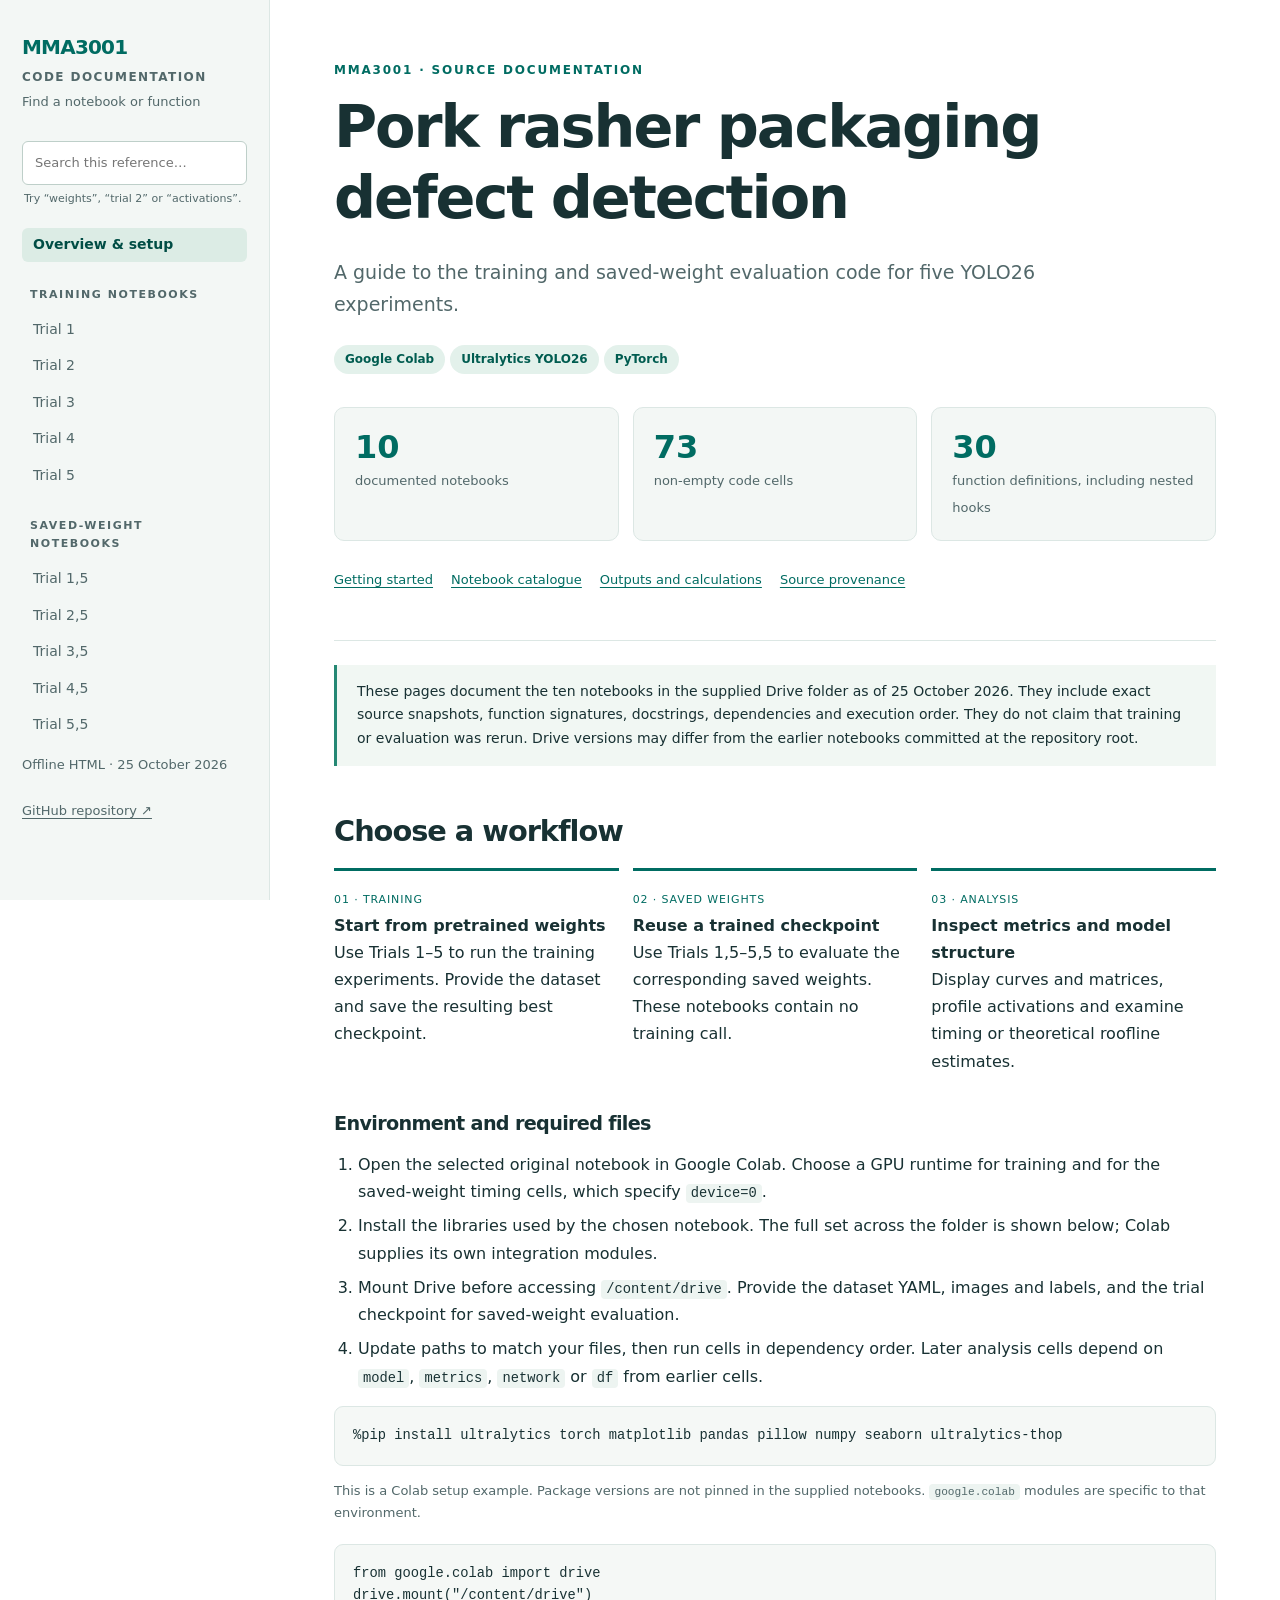
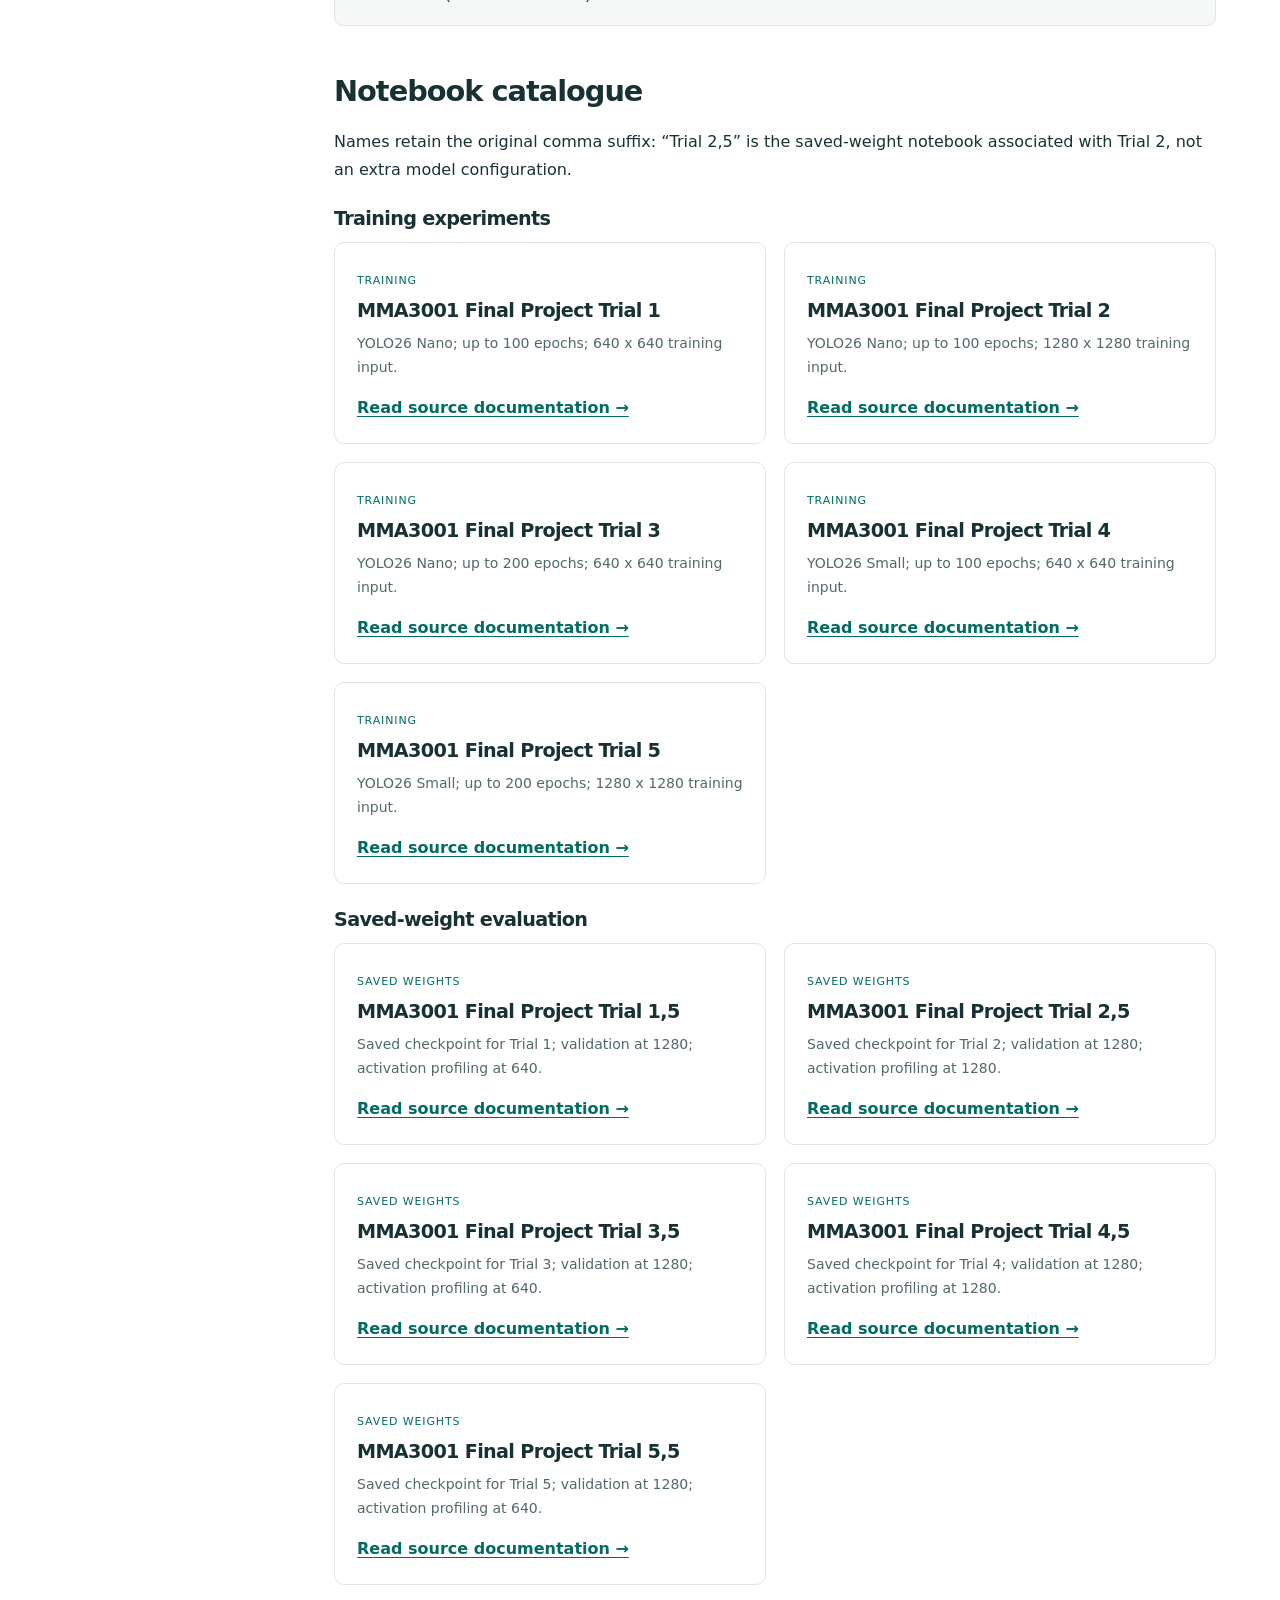
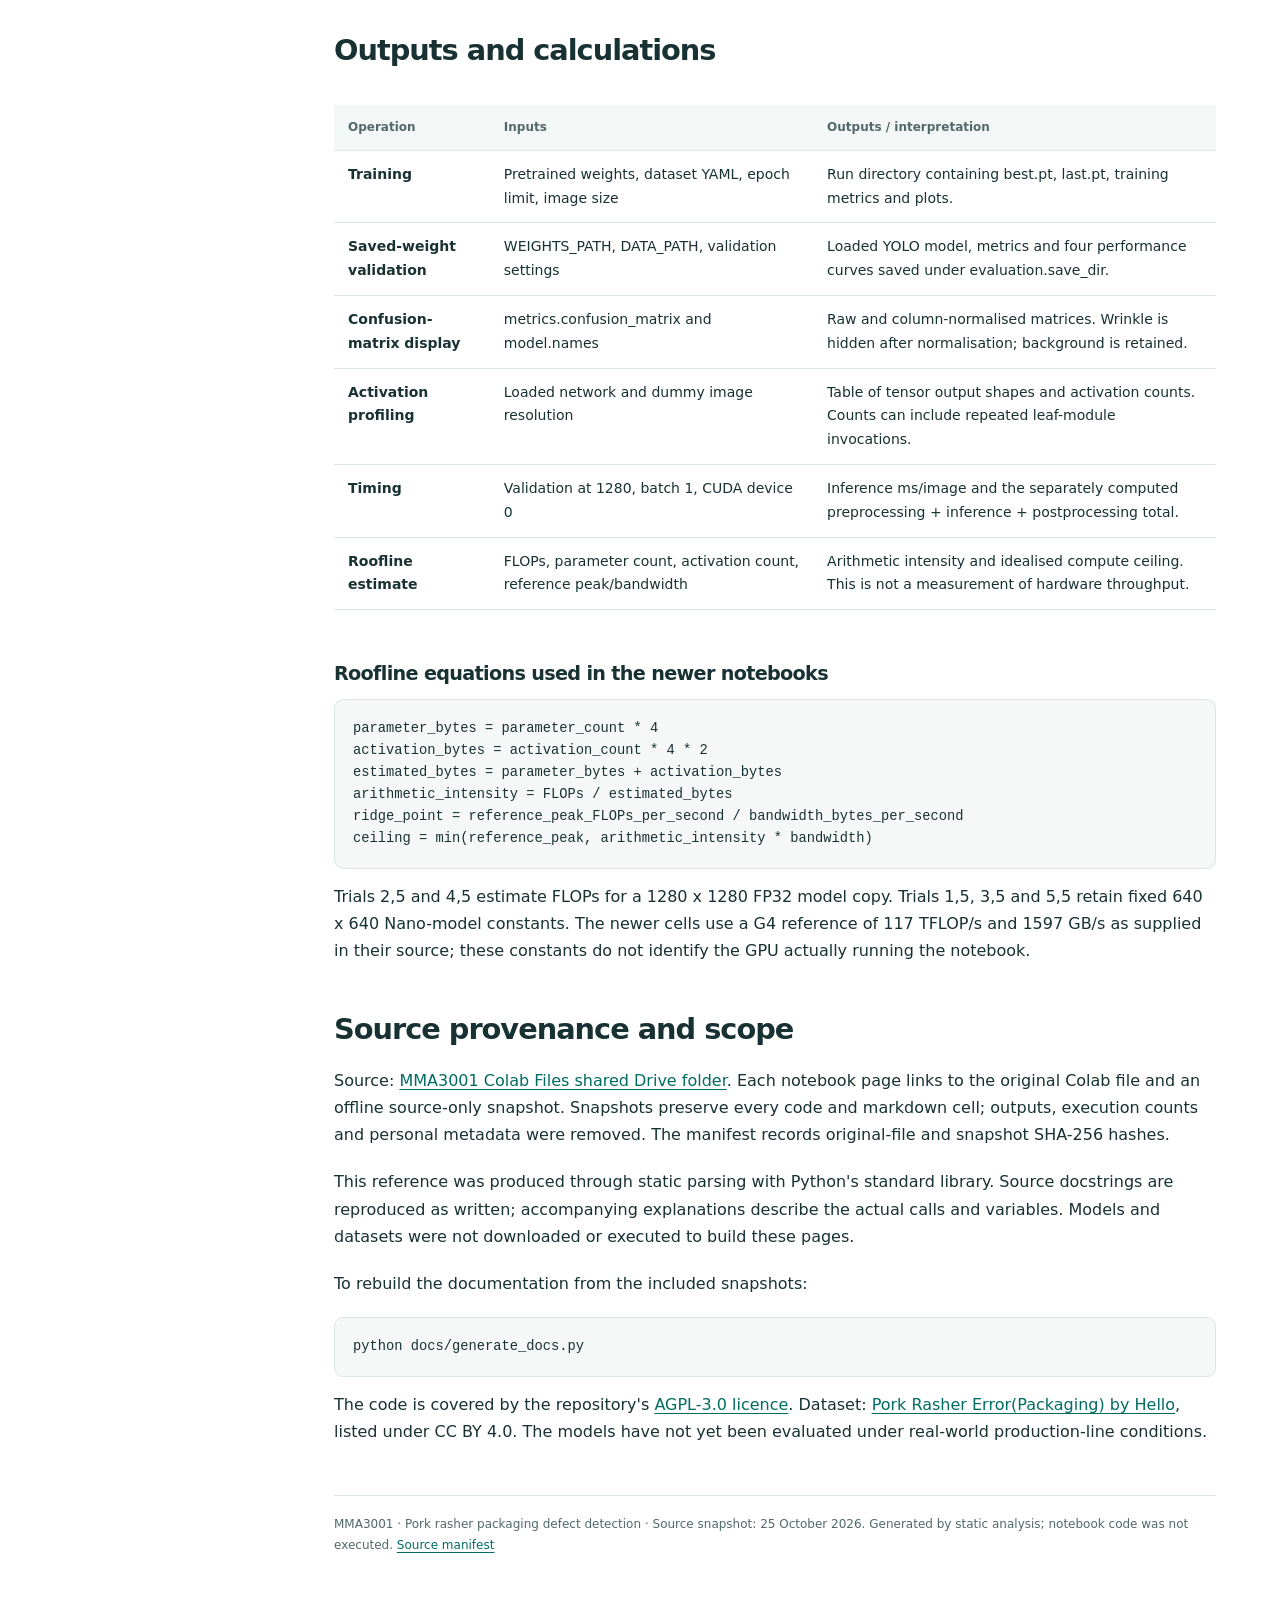
==== docs/index.html @ c65c0229 "Add HTML documentation for all ten trial notebooks" ====
<!doctype html>
<html lang="en"><head><meta charset="utf-8"><meta name="viewport" content="width=device-width,initial-scale=1"><meta name="description" content="MMA3001 trial notebook source documentation, setup and function reference."><title>Overview | MMA3001 code reference</title><link rel="stylesheet" href="assets/style.css"><script src="assets/docs.js" defer></script></head>
<body><aside class="sidebar"><a class="brand" href="index.html">MMA3001<small>Code documentation</small></a><label for="search" class="small">Find a notebook or function</label><input class="search" id="search" type="search" placeholder="Search this reference…"><p class="searchhint">Try “weights”, “trial 2” or “activations”.</p><nav aria-label="Documentation"><a class="navlink active" href="index.html">Overview &amp; setup</a><div class="navgroup">Training notebooks</div><a class="navlink" data-search="mma3001 final project trial 1 training notebooks make_hook make_hook.hook" href="training-trial-1.html">Trial 1</a><a class="navlink" data-search="mma3001 final project trial 2 training notebooks make_hook make_hook.hook" href="training-trial-2.html">Trial 2</a><a class="navlink" data-search="mma3001 final project trial 3 training notebooks make_hook make_hook.hook" href="training-trial-3.html">Trial 3</a><a class="navlink" data-search="mma3001 final project trial 4 training notebooks make_hook make_hook.hook" href="training-trial-4.html">Trial 4</a><a class="navlink" data-search="mma3001 final project trial 5 training notebooks make_hook make_hook.hook" href="training-trial-5.html">Trial 5</a><div class="navgroup">Saved-weight notebooks</div><a class="navlink" data-search="mma3001 final project trial 1,5 saved-weight notebooks evaluate_and_plot collect_layer_activations collect_layer_activations.make_hook collect_layer_activations.make_hook.hook" href="weights-trial-1.html">Trial 1,5</a><a class="navlink" data-search="mma3001 final project trial 2,5 saved-weight notebooks evaluate_and_plot collect_layer_activations collect_layer_activations.make_hook collect_layer_activations.make_hook.hook" href="weights-trial-2.html">Trial 2,5</a><a class="navlink" data-search="mma3001 final project trial 3,5 saved-weight notebooks evaluate_and_plot collect_layer_activations collect_layer_activations.make_hook collect_layer_activations.make_hook.hook" href="weights-trial-3.html">Trial 3,5</a><a class="navlink" data-search="mma3001 final project trial 4,5 saved-weight notebooks evaluate_and_plot collect_layer_activations collect_layer_activations.make_hook collect_layer_activations.make_hook.hook" href="weights-trial-4.html">Trial 4,5</a><a class="navlink" data-search="mma3001 final project trial 5,5 saved-weight notebooks evaluate_and_plot collect_layer_activations collect_layer_activations.make_hook collect_layer_activations.make_hook.hook" href="weights-trial-5.html">Trial 5,5</a></nav><p class="small">Offline HTML · 25 October 2026</p><a class="small" href="https://github.com/Rafif-AA/MMA3001-Final-Project">GitHub repository ↗</a></aside><main><header class="hero"><div class="eyebrow">MMA3001 · Source documentation</div><h1>Pork rasher packaging<br>defect detection</h1><p class="lead">A guide to the training and saved-weight evaluation code for five YOLO26 experiments.</p><span class="pill">Google Colab</span><span class="pill">Ultralytics YOLO26</span><span class="pill">PyTorch</span><div class="stats"><div class="stat"><strong>10</strong><span>documented notebooks</span></div><div class="stat"><strong>73</strong><span>non-empty code cells</span></div><div class="stat"><strong>30</strong><span>function definitions, including nested hooks</span></div></div><div class="toc"><a href="#start">Getting started</a><a href="#catalogue">Notebook catalogue</a><a href="#outputs">Outputs and calculations</a><a href="#sources">Source provenance</a></div></header><div class="notice">These pages document the ten notebooks in the supplied Drive folder as of 25 October 2026. They include exact source snapshots, function signatures, docstrings, dependencies and execution order. They do not claim that training or evaluation was rerun. Drive versions may differ from the earlier notebooks committed at the repository root.</div><h2 id="start">Choose a workflow</h2><div class="workflow"><div><span class="badge">01 · Training</span><b>Start from pretrained weights</b>Use Trials 1–5 to run the training experiments. Provide the dataset and save the resulting best checkpoint.</div><div><span class="badge">02 · Saved weights</span><b>Reuse a trained checkpoint</b>Use Trials 1,5–5,5 to evaluate the corresponding saved weights. These notebooks contain no training call.</div><div><span class="badge">03 · Analysis</span><b>Inspect metrics and model structure</b>Display curves and matrices, profile activations and examine timing or theoretical roofline estimates.</div></div><h3>Environment and required files</h3><ol><li>Open the selected original notebook in Google Colab. Choose a GPU runtime for training and for the saved-weight timing cells, which specify <code>device=0</code>.</li><li>Install the libraries used by the chosen notebook. The full set across the folder is shown below; Colab supplies its own integration modules.</li><li>Mount Drive before accessing <code>/content/drive</code>. Provide the dataset YAML, images and labels, and the trial checkpoint for saved-weight evaluation.</li><li>Update paths to match your files, then run cells in dependency order. Later analysis cells depend on <code>model</code>, <code>metrics</code>, <code>network</code> or <code>df</code> from earlier cells.</li></ol><pre>%pip install ultralytics torch matplotlib pandas pillow numpy seaborn ultralytics-thop</pre><p class="small">This is a Colab setup example. Package versions are not pinned in the supplied notebooks. <code>google.colab</code> modules are specific to that environment.</p><pre>from google.colab import drive
drive.mount("/content/drive")</pre><h2 id="catalogue">Notebook catalogue</h2><p>Names retain the original comma suffix: “Trial 2,5” is the saved-weight notebook associated with Trial 2, not an extra model configuration.</p><h3>Training experiments</h3><div class="grid"><article class="card" data-search="mma3001 final project trial 1 training experiments make_hook make_hook.hook"><span class="badge">Training</span><h3>MMA3001 Final Project Trial 1</h3><p>YOLO26 Nano; up to 100 epochs; 640 x 640 training input.</p><a href="training-trial-1.html">Read source documentation →</a></article><article class="card" data-search="mma3001 final project trial 2 training experiments make_hook make_hook.hook"><span class="badge">Training</span><h3>MMA3001 Final Project Trial 2</h3><p>YOLO26 Nano; up to 100 epochs; 1280 x 1280 training input.</p><a href="training-trial-2.html">Read source documentation →</a></article><article class="card" data-search="mma3001 final project trial 3 training experiments make_hook make_hook.hook"><span class="badge">Training</span><h3>MMA3001 Final Project Trial 3</h3><p>YOLO26 Nano; up to 200 epochs; 640 x 640 training input.</p><a href="training-trial-3.html">Read source documentation →</a></article><article class="card" data-search="mma3001 final project trial 4 training experiments make_hook make_hook.hook"><span class="badge">Training</span><h3>MMA3001 Final Project Trial 4</h3><p>YOLO26 Small; up to 100 epochs; 640 x 640 training input.</p><a href="training-trial-4.html">Read source documentation →</a></article><article class="card" data-search="mma3001 final project trial 5 training experiments make_hook make_hook.hook"><span class="badge">Training</span><h3>MMA3001 Final Project Trial 5</h3><p>YOLO26 Small; up to 200 epochs; 1280 x 1280 training input.</p><a href="training-trial-5.html">Read source documentation →</a></article></div><h3>Saved-weight evaluation</h3><div class="grid"><article class="card" data-search="mma3001 final project trial 1,5 saved-weight evaluation evaluate_and_plot collect_layer_activations collect_layer_activations.make_hook collect_layer_activations.make_hook.hook"><span class="badge">Saved weights</span><h3>MMA3001 Final Project Trial 1,5</h3><p>Saved checkpoint for Trial 1; validation at 1280; activation profiling at 640.</p><a href="weights-trial-1.html">Read source documentation →</a></article><article class="card" data-search="mma3001 final project trial 2,5 saved-weight evaluation evaluate_and_plot collect_layer_activations collect_layer_activations.make_hook collect_layer_activations.make_hook.hook"><span class="badge">Saved weights</span><h3>MMA3001 Final Project Trial 2,5</h3><p>Saved checkpoint for Trial 2; validation at 1280; activation profiling at 1280.</p><a href="weights-trial-2.html">Read source documentation →</a></article><article class="card" data-search="mma3001 final project trial 3,5 saved-weight evaluation evaluate_and_plot collect_layer_activations collect_layer_activations.make_hook collect_layer_activations.make_hook.hook"><span class="badge">Saved weights</span><h3>MMA3001 Final Project Trial 3,5</h3><p>Saved checkpoint for Trial 3; validation at 1280; activation profiling at 640.</p><a href="weights-trial-3.html">Read source documentation →</a></article><article class="card" data-search="mma3001 final project trial 4,5 saved-weight evaluation evaluate_and_plot collect_layer_activations collect_layer_activations.make_hook collect_layer_activations.make_hook.hook"><span class="badge">Saved weights</span><h3>MMA3001 Final Project Trial 4,5</h3><p>Saved checkpoint for Trial 4; validation at 1280; activation profiling at 1280.</p><a href="weights-trial-4.html">Read source documentation →</a></article><article class="card" data-search="mma3001 final project trial 5,5 saved-weight evaluation evaluate_and_plot collect_layer_activations collect_layer_activations.make_hook collect_layer_activations.make_hook.hook"><span class="badge">Saved weights</span><h3>MMA3001 Final Project Trial 5,5</h3><p>Saved checkpoint for Trial 5; validation at 1280; activation profiling at 640.</p><a href="weights-trial-5.html">Read source documentation →</a></article></div><h2 id="outputs">Outputs and calculations</h2><div class="tablewrap"><table><thead><tr><th>Operation</th><th>Inputs</th><th>Outputs / interpretation</th></tr></thead><tbody><tr><td>Training</td><td>Pretrained weights, dataset YAML, epoch limit, image size</td><td>Run directory containing best.pt, last.pt, training metrics and plots.</td></tr><tr><td>Saved-weight validation</td><td>WEIGHTS_PATH, DATA_PATH, validation settings</td><td>Loaded YOLO model, metrics and four performance curves saved under evaluation.save_dir.</td></tr><tr><td>Confusion-matrix display</td><td>metrics.confusion_matrix and model.names</td><td>Raw and column-normalised matrices. Wrinkle is hidden after normalisation; background is retained.</td></tr><tr><td>Activation profiling</td><td>Loaded network and dummy image resolution</td><td>Table of tensor output shapes and activation counts. Counts can include repeated leaf-module invocations.</td></tr><tr><td>Timing</td><td>Validation at 1280, batch 1, CUDA device 0</td><td>Inference ms/image and the separately computed preprocessing + inference + postprocessing total.</td></tr><tr><td>Roofline estimate</td><td>FLOPs, parameter count, activation count, reference peak/bandwidth</td><td>Arithmetic intensity and idealised compute ceiling. This is not a measurement of hardware throughput.</td></tr></tbody></table></div><h3>Roofline equations used in the newer notebooks</h3><pre>parameter_bytes = parameter_count * 4
activation_bytes = activation_count * 4 * 2
estimated_bytes = parameter_bytes + activation_bytes
arithmetic_intensity = FLOPs / estimated_bytes
ridge_point = reference_peak_FLOPs_per_second / bandwidth_bytes_per_second
ceiling = min(reference_peak, arithmetic_intensity * bandwidth)</pre><p>Trials 2,5 and 4,5 estimate FLOPs for a 1280 x 1280 FP32 model copy. Trials 1,5, 3,5 and 5,5 retain fixed 640 x 640 Nano-model constants. The newer cells use a G4 reference of 117 TFLOP/s and 1597 GB/s as supplied in their source; these constants do not identify the GPU actually running the notebook.</p><h2 id="sources">Source provenance and scope</h2><p>Source: <a href="https://drive.google.com/drive/folders/1L7CqHadYiNWEeMiAlu7-QRTLIzC0RylO">MMA3001 Colab Files shared Drive folder</a>. Each notebook page links to the original Colab file and an offline source-only snapshot. Snapshots preserve every code and markdown cell; outputs, execution counts and personal metadata were removed. The manifest records original-file and snapshot SHA-256 hashes.</p><p>This reference was produced through static parsing with Python's standard library. Source docstrings are reproduced as written; accompanying explanations describe the actual calls and variables. Models and datasets were not downloaded or executed to build these pages.</p><p>To rebuild the documentation from the included snapshots:</p><pre>python docs/generate_docs.py</pre><p>The code is covered by the repository's <a href="../LICENSE">AGPL-3.0 licence</a>. Dataset: <a href="https://universe.roboflow.com/hello-2aqe0/pork-rasher-error-packaging">Pork Rasher Error(Packaging) by Hello</a>, listed under CC BY 4.0. The models have not yet been evaluated under real-world production-line conditions.</p><footer class="footer">MMA3001 · Pork rasher packaging defect detection · Source snapshot: 25 October 2026. Generated by static analysis; notebook code was not executed. <a href="source-notebooks/manifest.json">Source manifest</a></footer></main></body></html>
---- docs/assets/style.css ----
:root{--ink:#183133;--muted:#52686a;--teal:#006c62;--line:#dce7e4;--paper:#fff;--soft:#f3f7f5;--mono:#edf4f1}*{box-sizing:border-box}html{scroll-behavior:smooth;scroll-padding-top:28px}body{margin:0;background:var(--paper);color:var(--ink);font:16px/1.7 system-ui,-apple-system,BlinkMacSystemFont,"Segoe UI",sans-serif}a{color:var(--teal);text-underline-offset:3px}a:hover{text-decoration-thickness:2px}h1,h2,h3,h4{line-height:1.2;letter-spacing:-.035em}h1{font-size:clamp(2.3rem,4.6vw,3.8rem);font-weight:700;max-width:900px;margin:12px 0 22px}h2{font-size:1.8rem;margin:48px 0 20px}h3{font-size:1.2rem;margin:24px 0 12px}p{margin:12px 0 20px}code,pre{font-family:Consolas,"Liberation Mono",monospace;font-size:.86em}code{background:var(--mono);padding:2px 5px;border-radius:4px;overflow-wrap:anywhere}pre{white-space:pre-wrap;overflow-wrap:anywhere;background:#f5f8f6;border:1px solid var(--line);padding:18px;border-radius:9px;line-height:1.6}pre code{padding:0;background:none;font-size:1em}.sidebar{position:fixed;inset:0 auto 0 0;width:270px;background:var(--soft);border-right:1px solid var(--line);padding:30px 22px;overflow:auto}.brand{display:block;font-size:20px;font-weight:750;text-decoration:none;letter-spacing:-.04em}.brand small{display:block;color:var(--muted);font-size:12px;letter-spacing:.12em;text-transform:uppercase;margin-top:3px}.navgroup{font-size:11px;text-transform:uppercase;letter-spacing:.14em;margin:24px 8px 8px;color:var(--muted);font-weight:700}.navlink{display:block;padding:7px 11px;margin:3px 0;border-radius:6px;color:var(--muted);text-decoration:none;font-size:14px;line-height:1.4}.navlink.active{background:#dcece5;color:#004d45;font-weight:700}.search{width:100%;font:inherit;font-size:13px;padding:10px 12px;border:1px solid #becfc9;border-radius:6px;background:white;margin-top:26px}.search:focus{outline:2px solid #238b7e;outline-offset:2px}.searchhint{font-size:11px;color:var(--muted);margin:5px 2px 20px}main{margin-left:270px;padding:48px clamp(24px,5vw,78px) 64px;max-width:1500px}.eyebrow{color:var(--teal);font-size:12px;text-transform:uppercase;letter-spacing:.15em;font-weight:750}.lead{font-size:19px;color:var(--muted);max-width:800px}.hero{padding:12px 0 30px;border-bottom:1px solid var(--line)}.pill{display:inline-block;background:#e3f1eb;color:#005c50;font-size:12px;font-weight:650;border-radius:99px;padding:4px 11px;margin:5px 5px 5px 0}.stats{display:grid;grid-template-columns:repeat(3,minmax(0,1fr));gap:14px;margin:28px 0}.stat{border:1px solid var(--line);border-radius:10px;padding:20px;background:var(--soft)}.stat strong{font-size:32px;display:block;line-height:1.2;color:var(--teal)}.stat span{font-size:13px;color:var(--muted)}.grid{display:grid;grid-template-columns:repeat(2,minmax(0,1fr));gap:18px}.card{border:1px solid var(--line);border-radius:10px;padding:22px}.card h3{margin:7px 0 10px}.card p{font-size:14px;color:var(--muted);margin:0 0 14px}.card a{font-weight:650}.meta{font-size:12px;color:var(--muted)}.notice{background:#f1f7f3;border-left:3px solid #258874;padding:15px 20px;margin:24px 0;font-size:14px}.tablewrap{overflow-x:auto}table{width:100%;border-collapse:collapse;margin:18px 0 28px;text-align:left;font-size:14px}th{background:var(--soft);font-size:12px;color:var(--muted);font-weight:700}th,td{padding:12px 14px;border-bottom:1px solid var(--line);vertical-align:top}td code{font-size:12px}td:first-child{font-weight:550}ul,ol{padding-left:24px}li{margin:7px 0}.toc{display:flex;flex-wrap:wrap;gap:8px 18px;margin:18px 0}.toc a{font-size:13px}.api{border:1px solid var(--line);border-radius:10px;padding:24px;margin:20px 0}.api h3{margin:0 0 10px;overflow-wrap:anywhere}.docstring{white-space:pre-wrap;color:var(--muted);font-size:14px}.small{font-size:13px;color:var(--muted)}.cell{border-top:1px solid var(--line);padding:24px 0}.cell h3{margin:0 0 12px}.cell summary{cursor:pointer;color:var(--teal);font-size:13px;font-weight:650}.cell details{margin-top:14px}.source{white-space:pre;overflow-x:auto;overflow-wrap:normal;padding:14px 0;counter-reset:line;max-height:620px;overflow-y:auto}.source .line{display:block;min-width:max-content;padding-right:20px;line-height:1.65}.source .line:before{content:attr(data-line);display:inline-block;text-align:right;width:40px;margin-right:20px;color:#778b83;user-select:none}.source .line:target{background:#dcefe5}.k{color:#77418d;font-weight:650}.s{color:#046b53}.c{color:#637c72;font-style:italic}.n{color:#a45114}.sig{background:#f1f6f3;border:0;padding:14px;font-size:13px}.empty{display:none}.footer{border-top:1px solid var(--line);margin-top:50px;padding-top:18px;font-size:12px;color:var(--muted)}.workflow{display:grid;grid-template-columns:repeat(3,1fr);gap:14px}.workflow div{border-top:3px solid var(--teal);padding:13px 0}.workflow b{display:block}.badge{font-size:11px;text-transform:uppercase;letter-spacing:.08em;color:var(--teal)}button{font:inherit}[hidden]{display:none!important}a:focus-visible,summary:focus-visible{outline:2px solid var(--teal);outline-offset:3px}@media(max-width:950px){.sidebar{position:relative;width:auto;padding:18px 24px;border-right:0;border-bottom:1px solid var(--line)}.sidebar nav{display:flex;flex-wrap:wrap;gap:4px}.navgroup{width:100%;margin:10px 0 3px}.navlink{padding:5px 9px}.search{margin-top:15px;max-width:460px}.searchhint{margin-bottom:12px}main{margin-left:0;padding-top:28px}.stats{margin:20px 0}.hero{padding-top:0}}@media(max-width:600px){main{padding:24px 18px 40px}.grid,.workflow{grid-template-columns:1fr}.stats{gap:8px}.stat{padding:13px 10px}.stat strong{font-size:25px}.stat span{font-size:11px}.api{padding:16px}th,td{padding:10px}h2{font-size:1.5rem}}@media print{.sidebar,.search,.toc{display:none}main{margin:0;padding:10px}.source{max-height:none;font-size:10px}.card,.api{break-inside:avoid}a{color:inherit}}
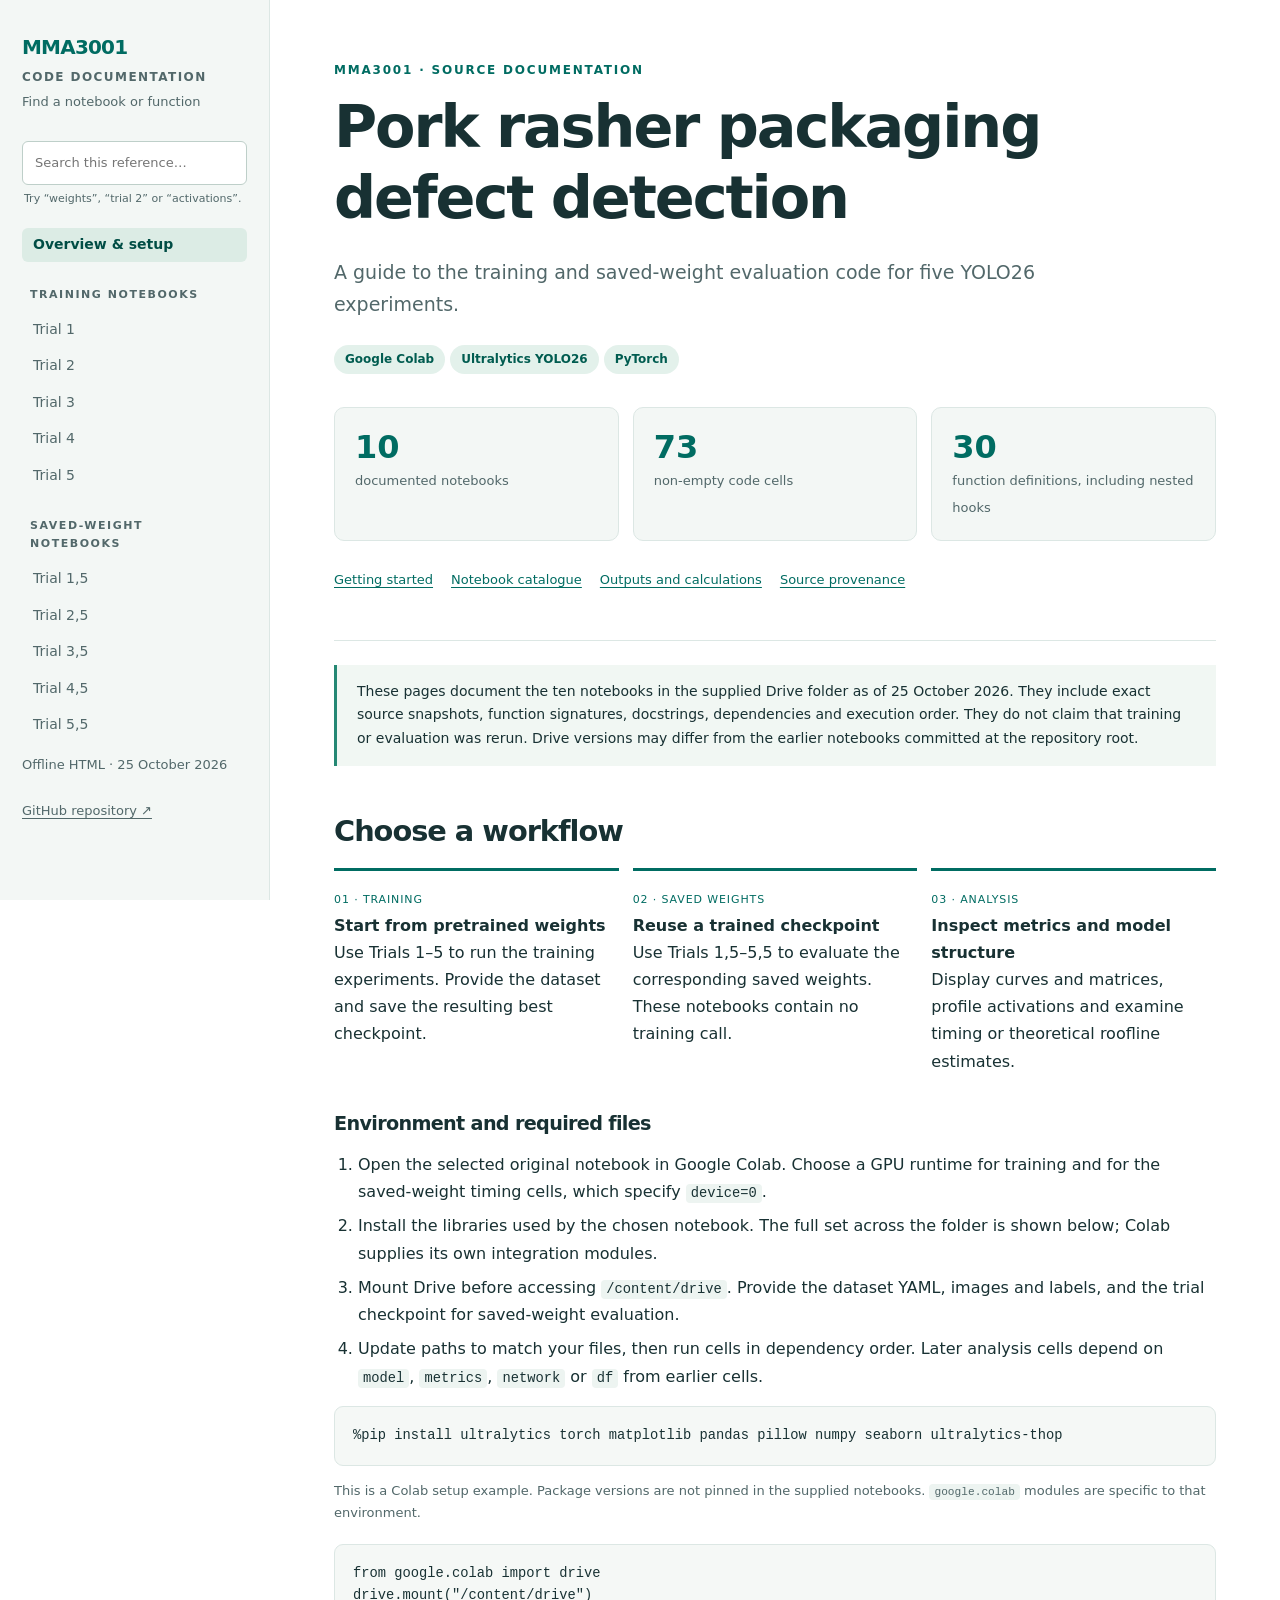
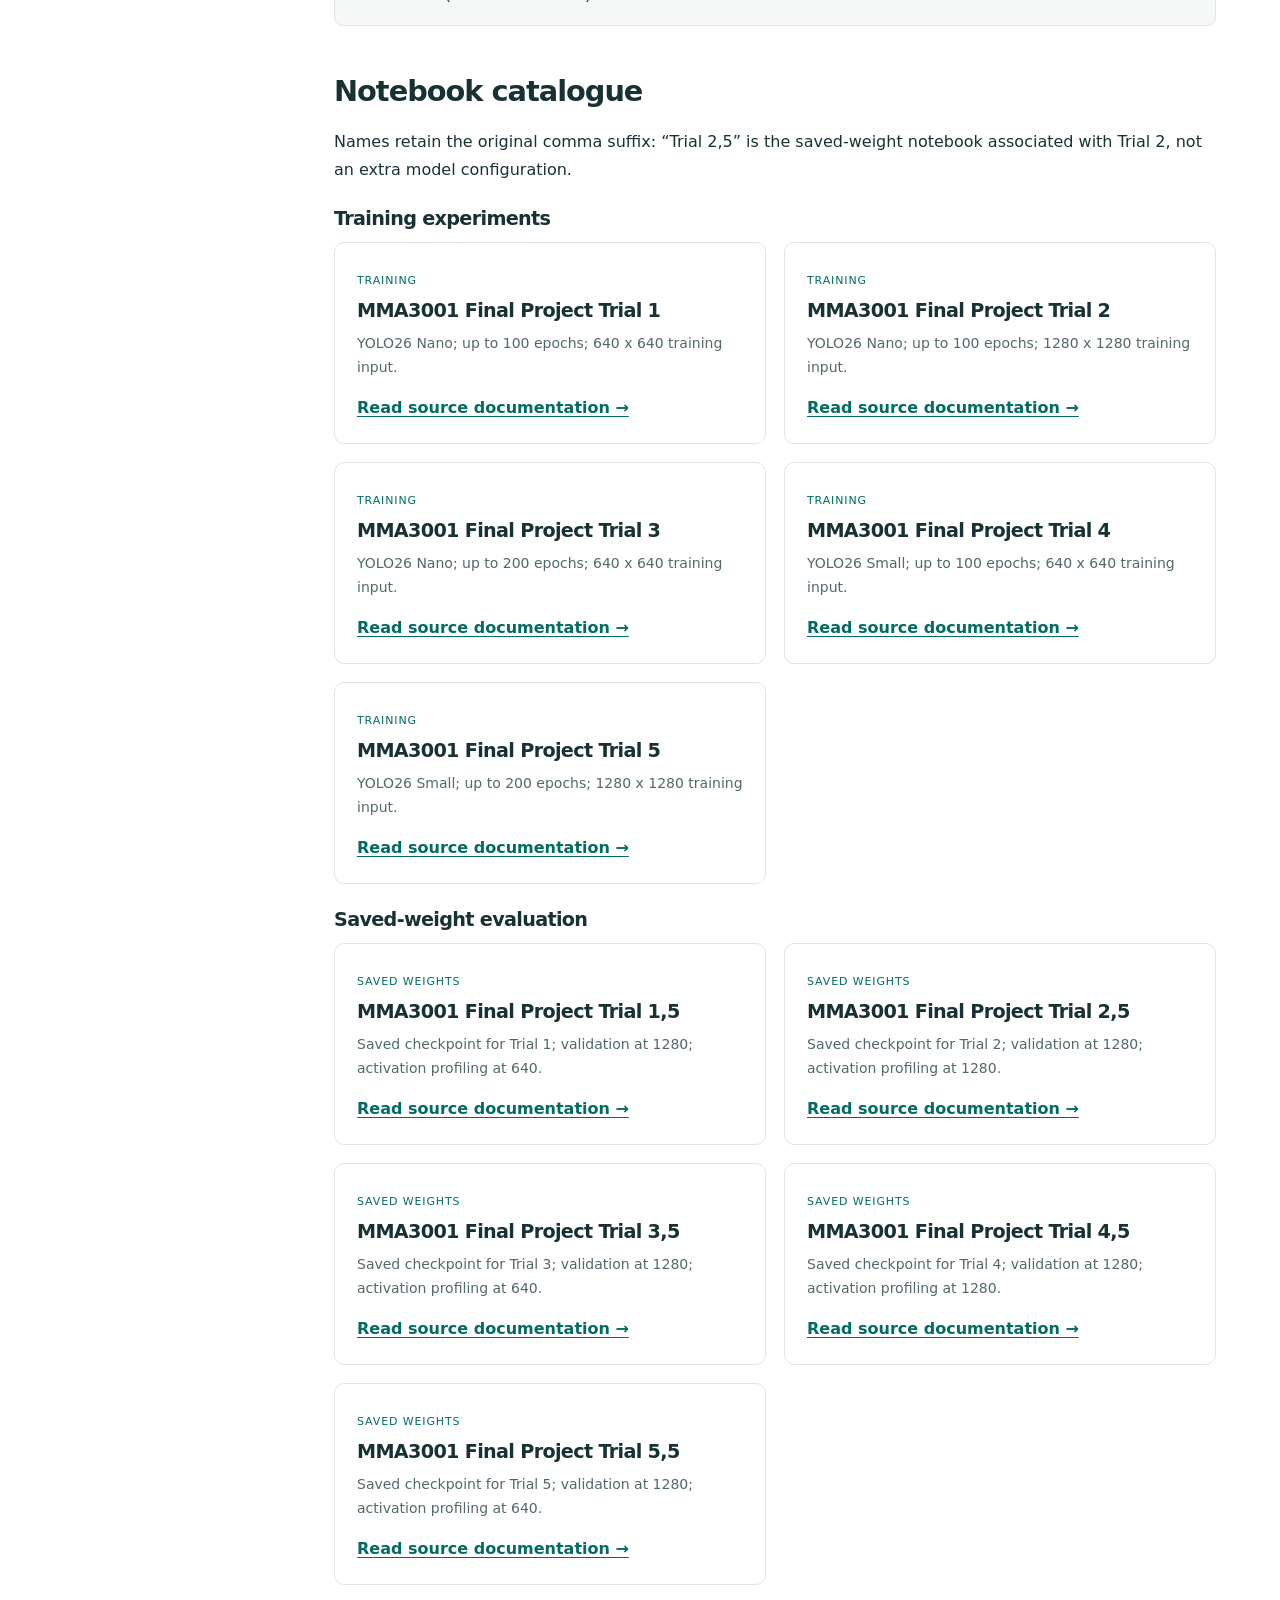
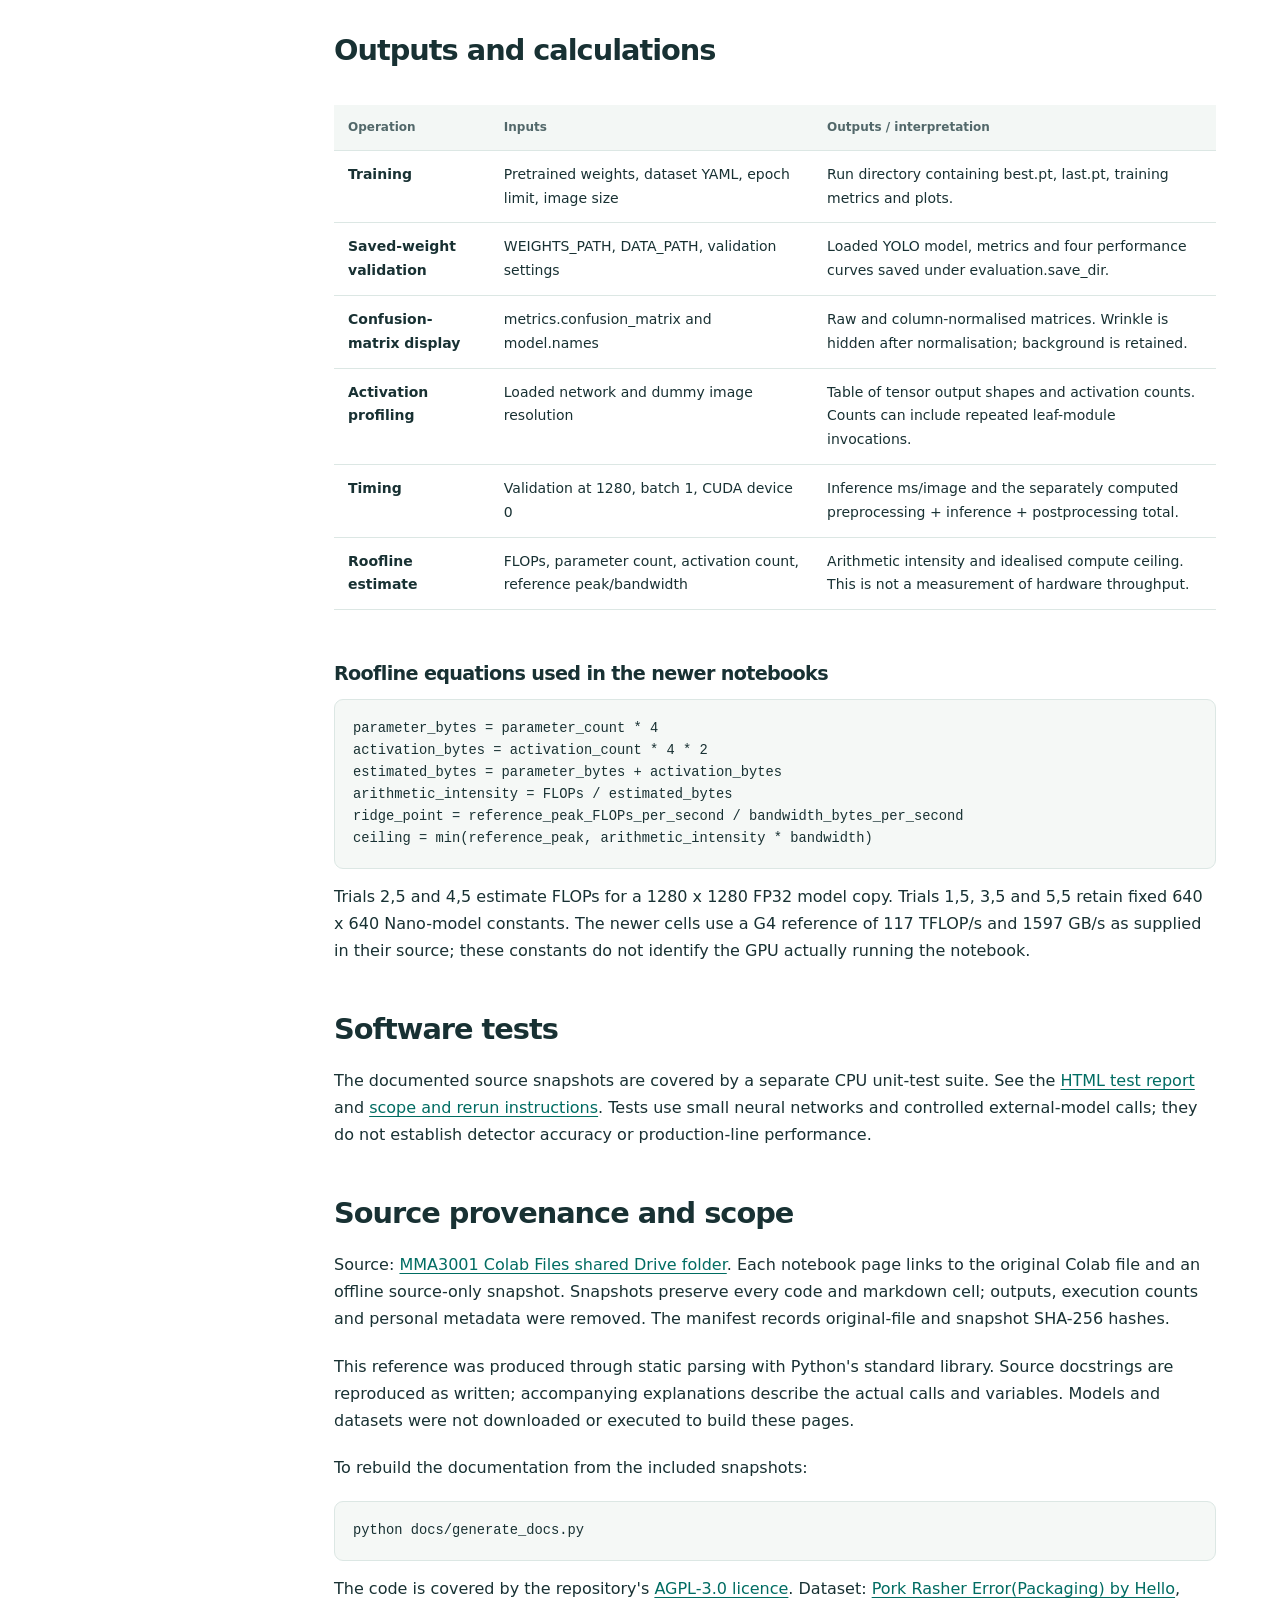
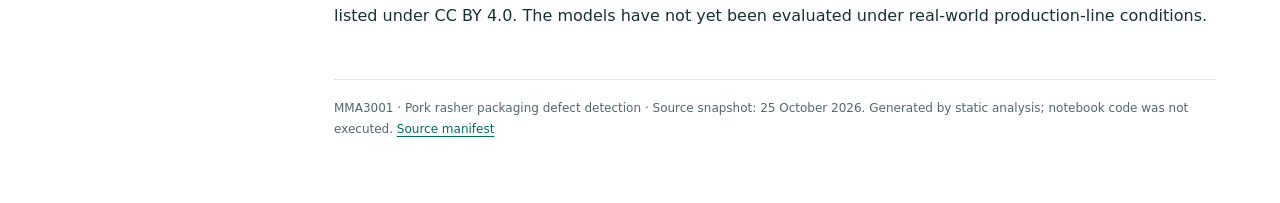
==== commit 3ac488c9: "Add notebook unit tests and verified HTML test report" ====
--- a/docs/index.html
+++ b/docs/index.html
@@ -6,4 +6,4 @@
 estimated_bytes = parameter_bytes + activation_bytes
 arithmetic_intensity = FLOPs / estimated_bytes
 ridge_point = reference_peak_FLOPs_per_second / bandwidth_bytes_per_second
-ceiling = min(reference_peak, arithmetic_intensity * bandwidth)</pre><p>Trials 2,5 and 4,5 estimate FLOPs for a 1280 x 1280 FP32 model copy. Trials 1,5, 3,5 and 5,5 retain fixed 640 x 640 Nano-model constants. The newer cells use a G4 reference of 117 TFLOP/s and 1597 GB/s as supplied in their source; these constants do not identify the GPU actually running the notebook.</p><h2 id="sources">Source provenance and scope</h2><p>Source: <a href="https://drive.google.com/drive/folders/1L7CqHadYiNWEeMiAlu7-QRTLIzC0RylO">MMA3001 Colab Files shared Drive folder</a>. Each notebook page links to the original Colab file and an offline source-only snapshot. Snapshots preserve every code and markdown cell; outputs, execution counts and personal metadata were removed. The manifest records original-file and snapshot SHA-256 hashes.</p><p>This reference was produced through static parsing with Python's standard library. Source docstrings are reproduced as written; accompanying explanations describe the actual calls and variables. Models and datasets were not downloaded or executed to build these pages.</p><p>To rebuild the documentation from the included snapshots:</p><pre>python docs/generate_docs.py</pre><p>The code is covered by the repository's <a href="../LICENSE">AGPL-3.0 licence</a>. Dataset: <a href="https://universe.roboflow.com/hello-2aqe0/pork-rasher-error-packaging">Pork Rasher Error(Packaging) by Hello</a>, listed under CC BY 4.0. The models have not yet been evaluated under real-world production-line conditions.</p><footer class="footer">MMA3001 · Pork rasher packaging defect detection · Source snapshot: 25 October 2026. Generated by static analysis; notebook code was not executed. <a href="source-notebooks/manifest.json">Source manifest</a></footer></main></body></html>+ceiling = min(reference_peak, arithmetic_intensity * bandwidth)</pre><p>Trials 2,5 and 4,5 estimate FLOPs for a 1280 x 1280 FP32 model copy. Trials 1,5, 3,5 and 5,5 retain fixed 640 x 640 Nano-model constants. The newer cells use a G4 reference of 117 TFLOP/s and 1597 GB/s as supplied in their source; these constants do not identify the GPU actually running the notebook.</p><h2>Software tests</h2><p>The documented source snapshots are covered by a separate CPU unit-test suite. See the <a href="../reports/test_report.html">HTML test report</a> and <a href="../tests/README.md">scope and rerun instructions</a>. Tests use small neural networks and controlled external-model calls; they do not establish detector accuracy or production-line performance.</p><h2 id="sources">Source provenance and scope</h2><p>Source: <a href="https://drive.google.com/drive/folders/1L7CqHadYiNWEeMiAlu7-QRTLIzC0RylO">MMA3001 Colab Files shared Drive folder</a>. Each notebook page links to the original Colab file and an offline source-only snapshot. Snapshots preserve every code and markdown cell; outputs, execution counts and personal metadata were removed. The manifest records original-file and snapshot SHA-256 hashes.</p><p>This reference was produced through static parsing with Python's standard library. Source docstrings are reproduced as written; accompanying explanations describe the actual calls and variables. Models and datasets were not downloaded or executed to build these pages.</p><p>To rebuild the documentation from the included snapshots:</p><pre>python docs/generate_docs.py</pre><p>The code is covered by the repository's <a href="../LICENSE">AGPL-3.0 licence</a>. Dataset: <a href="https://universe.roboflow.com/hello-2aqe0/pork-rasher-error-packaging">Pork Rasher Error(Packaging) by Hello</a>, listed under CC BY 4.0. The models have not yet been evaluated under real-world production-line conditions.</p><footer class="footer">MMA3001 · Pork rasher packaging defect detection · Source snapshot: 25 October 2026. Generated by static analysis; notebook code was not executed. <a href="source-notebooks/manifest.json">Source manifest</a></footer></main></body></html>
